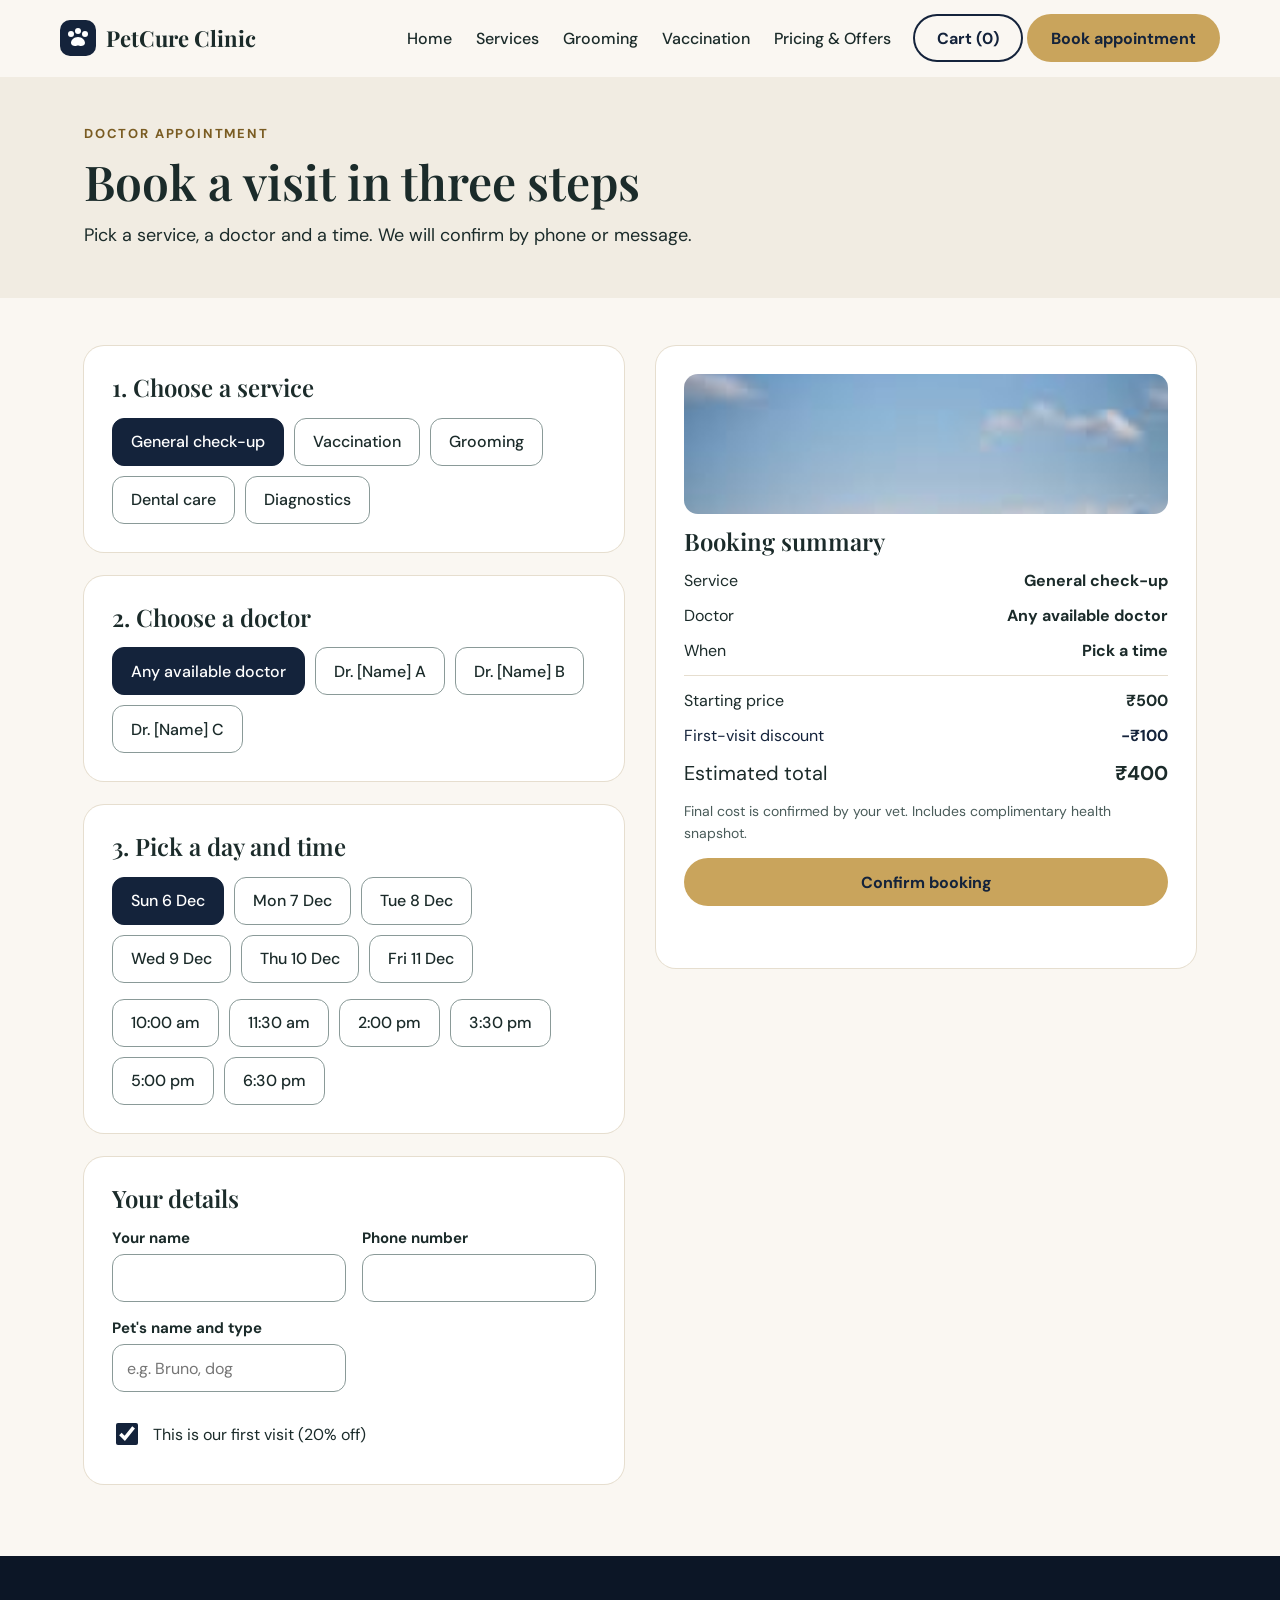
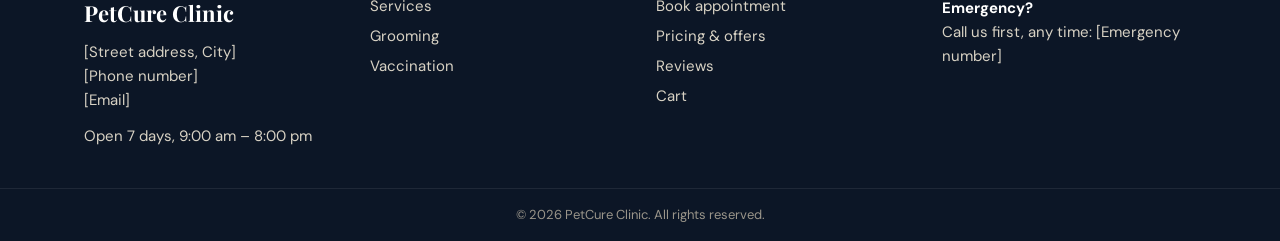
==== appointment.html @ ec9bbc40 "Build PetCure Clinic website from design spec Seven responsive pages (home, services, grooming, vacc" ====
<!DOCTYPE html>
<html lang="en">
<head>
<meta charset="utf-8">
<meta name="viewport" content="width=device-width, initial-scale=1">
<title>Book an Appointment | PetCure Clinic</title>
<meta name="description" content="Book a vet visit in three steps: choose a service, a doctor and a time.">
<meta name="theme-color" content="#14233B">
<link rel="icon" href="assets/favicon.svg" type="image/svg+xml">
<link rel="preconnect" href="https://fonts.googleapis.com">
<link rel="preconnect" href="https://fonts.gstatic.com" crossorigin>
<link href="https://fonts.googleapis.com/css2?family=DM+Sans:wght@400;500;700&amp;family=Playfair+Display:wght@600;700&amp;display=swap" rel="stylesheet">
<link rel="stylesheet" href="css/styles.css">
</head>
<body>
<a class="skip" href="#main">Skip to content</a>
<header class="site-header">
  <nav class="wrap nav" aria-label="Main">
    <a class="brand" href="index.html"><svg width="36" height="36" viewBox="0 0 36 36" aria-hidden="true"><rect width="36" height="36" rx="10" fill="#14233B"/><circle cx="11" cy="14" r="3" fill="#fff"/><circle cx="18" cy="11" r="3" fill="#fff"/><circle cx="25" cy="14" r="3" fill="#fff"/><path d="M18 17c-4 0-7 3-7 6 0 2 2 3 4 3 1.3 0 2-.6 3-.6s1.7.6 3 .6c2 0 4-1 4-3 0-3-3-6-7-6z" fill="#fff"/></svg><span>PetCure Clinic</span></a>
    <button class="menu-toggle" type="button" aria-expanded="false" aria-controls="nav-links" aria-label="Menu"><svg width="22" height="22" viewBox="0 0 22 22" aria-hidden="true"><path d="M3 6h16M3 11h16M3 16h16" stroke="#14233B" stroke-width="2" stroke-linecap="round"/></svg></button>
    <div class="nav-links" id="nav-links">
      <a class="l" href="index.html">Home</a>
      <a class="l" href="services.html">Services</a>
      <a class="l" href="grooming.html">Grooming</a>
      <a class="l" href="vaccination.html">Vaccination</a>
      <a class="l" href="pricing.html">Pricing &amp; Offers</a>
      <a class="btn2" href="cart.html">Cart (<span data-cart-count>0</span>)</a>
      <a class="btn" href="appointment.html">Book appointment</a>
    </div>
  </nav>
</header>
<main id="main">
<section class="bg-sand"><div class="wrap stack" style="padding-top:48px;padding-bottom:48px;gap:12px">
  <span class="eyebrow">Doctor appointment</span>
  <h1 class="h1-sm" style="font-size:48px">Book a visit in three steps</h1>
  <p style="font-size:18px">Pick a service, a doctor and a time. We will confirm by phone or message.</p>
</div></section>

<section class="sec" style="padding-top:48px"><div class="wrap split" style="gap:32px;align-items:start;grid-template-columns:repeat(auto-fit,minmax(320px,1fr))">
  <div class="stack-lg" id="booking-form">
    <div class="card"><h2 style="font-size:24px;margin-bottom:16px">1. Choose a service</h2><div class="pills" id="pick-service" role="group" aria-label="Service"></div></div>
    <div class="card"><h2 style="font-size:24px;margin-bottom:16px">2. Choose a doctor</h2><div class="pills" id="pick-doctor" role="group" aria-label="Doctor"></div></div>
    <div class="card"><h2 style="font-size:24px;margin-bottom:16px">3. Pick a day and time</h2>
      <div class="pills" id="pick-day" role="group" aria-label="Day" style="margin-bottom:16px"></div>
      <div class="pills" id="pick-time" role="group" aria-label="Time"></div>
    </div>
    <div class="card"><h2 style="font-size:24px;margin-bottom:16px">Your details</h2>
      <div class="fields">
        <div class="field"><label for="owner">Your name</label><input id="owner" autocomplete="name"></div>
        <div class="field"><label for="phone">Phone number</label><input id="phone" type="tel" autocomplete="tel"></div>
        <div class="field"><label for="pet">Pet's name and type</label><input id="pet" placeholder="e.g. Bruno, dog"></div>
      </div>
      <label class="checkbox"><input type="checkbox" id="first" checked><span>This is our first visit (20% off)</span></label>
    </div>
  </div>

  <aside class="card summary" id="booking-summary" aria-live="polite">
    <img src="assets/images/golden-retriever-mountains.jpg" alt="" style="width:100%;height:140px;object-fit:cover;border-radius:14px;object-position:center 30%">
    <h2 style="font-size:24px">Booking summary</h2>
    <div class="between"><span>Service</span><b id="s-service"></b></div>
    <div class="between"><span>Doctor</span><b id="s-doctor"></b></div>
    <div class="between"><span>When</span><b id="s-when"></b></div>
    <hr>
    <div class="between"><span>Starting price</span><b id="s-base"></b></div>
    <div class="between" style="color:var(--navy)"><span>First-visit discount</span><b id="s-disc"></b></div>
    <div class="between" style="font-size:20px"><span>Estimated total</span><b id="s-total"></b></div>
    <p style="font-size:14px;color:var(--muted)">Final cost is confirmed by your vet. Includes complimentary health snapshot.</p>
    <button class="btn" type="button" id="confirm">Confirm booking</button>
    <p class="error" id="error" role="alert"></p>
  </aside>

  <div class="card done-card" id="booking-done" hidden style="text-align:center;align-items:center;padding:48px">
    <svg width="64" height="64" viewBox="0 0 64 64" aria-hidden="true"><circle cx="32" cy="32" r="32" fill="#14233B"/><path d="M19 33l9 9 17-19" fill="none" stroke="#fff" stroke-width="5" stroke-linecap="round" stroke-linejoin="round"/></svg>
    <h2 style="font-size:32px">You are booked in</h2>
    <p id="d-what"></p>
    <p id="d-msg"></p>
    <button class="btn2" type="button" id="reset">Make another booking</button>
  </div>
</div></section>
</main>
<footer class="site-footer">
  <div class="wrap">
    <div><p class="name">PetCure Clinic</p><p style="margin-top:8px;font-size:15px">[Street address, City]<br>[Phone number]<br>[Email]</p><p style="margin-top:12px;font-size:15px">Open 7 days, 9:00 am – 8:00 pm</p></div>
    <div class="col"><a href="services.html">Services</a><a href="grooming.html">Grooming</a><a href="vaccination.html">Vaccination</a></div>
    <div class="col"><a href="appointment.html">Book appointment</a><a href="pricing.html">Pricing &amp; offers</a><a href="pricing.html#reviews">Reviews</a><a href="cart.html">Cart</a></div>
    <div style="font-size:15px"><p><strong>Emergency?</strong></p><p>Call us first, any time: [Emergency number]</p></div>
  </div>
  <p class="copyright">&copy; <span id="year">2026</span> PetCure Clinic. All rights reserved.</p>
</footer>
<script src="js/main.js"></script>
<script src="js/appointment.js"></script>
</body>
</html>
---- css/styles.css ----
/* PetCure Clinic — shared styles */
:root {
  --navy: #14233B;
  --navy-deep: #0C1626;
  --ink: #1B2B2A;
  --muted: #4A5C5A;
  --gold: #C9A45C;
  --gold-hover: #B58F45;
  --gold-text: #7A5C22;
  --star: #8A6A2F;
  --gold-light: #E3C98B;
  --cream: #FAF7F2;
  --sand: #F1ECE2;
  --wheat: #F4EAD3;
  --line: #E6DECF;
  --field: #8A9A98;
  --error: #B3261E;
  --serif: 'Playfair Display', Georgia, serif;
  --sans: 'DM Sans', system-ui, -apple-system, 'Segoe UI', sans-serif;
}

* { box-sizing: border-box; }
html { scroll-behavior: smooth; }
body { margin: 0; font-family: var(--sans); color: var(--ink); background: var(--cream); font-size: 16px; -webkit-font-smoothing: antialiased; }
h1, h2, h3 { font-family: var(--serif); margin: 0; font-weight: 600; line-height: 1.15; }
p { margin: 0; line-height: 1.6; }
a { color: var(--navy); }
img { max-width: 100%; display: block; }
ul { margin: 0; padding-left: 20px; display: flex; flex-direction: column; gap: 6px; line-height: 1.5; }
button { font-family: inherit; }
:focus-visible { outline: 3px solid var(--gold); outline-offset: 2px; }

.wrap { max-width: 1160px; margin: 0 auto; padding: 0 24px; }
.sec { padding: 72px 0; }
.bg-sand { background: var(--sand); }
.bg-wheat { background: var(--wheat); }
.bg-white { background: #fff; }
.bg-navy { background: var(--navy); }

/* Typography helpers */
.eyebrow { font-weight: 700; font-size: 13px; letter-spacing: .14em; text-transform: uppercase; color: var(--gold-text); }
.h1 { font-size: 56px; }
.h1-sm { font-size: 52px; }
.h2 { font-size: 40px; margin: 8px 0 32px; }
.h2-flush { font-size: 40px; }
.lead { font-size: 19px; max-width: 640px; }
.note { font-size: 13px; margin-top: 20px; color: var(--muted); }
.big-num { font-family: var(--serif); font-weight: 700; color: var(--gold-text); }
.stars { color: var(--star); letter-spacing: 2px; font-size: 18px; }

/* Layout helpers */
.grid { display: grid; grid-template-columns: repeat(auto-fit, minmax(300px, 1fr)); gap: 24px; }
.split { display: grid; grid-template-columns: repeat(auto-fit, minmax(320px, 1fr)); gap: 48px; align-items: center; }
.stack { display: flex; flex-direction: column; gap: 16px; }
.stack-lg { display: flex; flex-direction: column; gap: 24px; }
.row { display: flex; flex-wrap: wrap; gap: 12px; align-items: center; }
.between { display: flex; justify-content: space-between; gap: 12px; }

/* Buttons */
.btn, .btn2 { display: inline-flex; align-items: center; justify-content: center; min-height: 48px; padding: 0 24px; border-radius: 999px; text-decoration: none; font-weight: 700; font-size: 16px; font-family: inherit; cursor: pointer; border: 0; transition: background .15s, transform .15s; }
.btn { background: var(--gold); color: var(--navy); }
.btn:hover { background: var(--gold-hover); }
.btn2 { background: transparent; color: var(--navy); box-shadow: inset 0 0 0 2px var(--navy); }
.btn2:hover { background: var(--sand); }
.btn:active, .btn2:active { transform: translateY(1px); }

/* Header / nav */
.site-header { position: sticky; top: 0; z-index: 40; background: rgba(250, 247, 242, .94); backdrop-filter: blur(8px); border-bottom: 1px solid transparent; }
.site-header.scrolled { border-bottom-color: var(--line); }
.nav { display: flex; align-items: center; justify-content: space-between; gap: 12px; padding: 14px 0; }
.brand { display: flex; align-items: center; gap: 10px; text-decoration: none; color: var(--ink); }
.brand span { font-family: var(--serif); font-weight: 700; font-size: 22px; }
.nav-links { display: flex; flex-wrap: wrap; align-items: center; gap: 4px; }
.nav-links a.l { color: var(--ink); text-decoration: none; font-weight: 500; padding: 0 10px; min-height: 44px; display: inline-flex; align-items: center; }
.nav-links a.l:hover { color: var(--navy); }
.nav-links a.on { color: var(--navy); box-shadow: inset 0 -2px 0 var(--navy); }
.nav-links .btn2 { margin-left: 8px; }
.menu-toggle { display: none; min-height: 44px; min-width: 44px; border-radius: 12px; border: 1.5px solid var(--navy); background: #fff; cursor: pointer; align-items: center; justify-content: center; }

@media (max-width: 1060px) {
  .menu-toggle { display: inline-flex; }
  .nav { flex-wrap: wrap; }
  .nav-links { display: none; width: 100%; flex-direction: column; align-items: stretch; gap: 4px; padding: 8px 0 16px; }
  .nav-links.open { display: flex; }
  .nav-links a.on { box-shadow: inset 3px 0 0 var(--navy); }
  .nav-links .btn2, .nav-links .btn { margin: 6px 0 0; }
}

/* Cards & chips */
.card { background: #fff; border-radius: 20px; padding: 28px; box-shadow: 0 0 0 1px var(--line); }
.card-cream { background: var(--cream); }
a.card { text-decoration: none; color: var(--ink); display: flex; flex-direction: column; gap: 12px; transition: box-shadow .15s, transform .15s; }
a.card:hover { box-shadow: 0 0 0 1px var(--line), 0 12px 28px rgba(20, 35, 59, .08); transform: translateY(-2px); }
.card-link { font-weight: 700; color: var(--navy); }
.chip { display: inline-flex; align-items: center; gap: 8px; background: #fff; border-radius: 999px; padding: 10px 16px; font-weight: 500; font-size: 15px; box-shadow: 0 0 0 1px var(--line); }

/* Hero */
.hero { padding-top: 64px; padding-bottom: 64px; }
.hero-photo { position: relative; border-radius: 32px; overflow: hidden; background: var(--navy); min-height: 380px; }
.hero-photo img { width: 100%; height: 100%; min-height: 380px; object-fit: cover; }
.hero-badge { position: absolute; left: 24px; bottom: 24px; background: #fff; border-radius: 16px; padding: 14px 18px; box-shadow: 0 8px 24px rgba(12, 22, 38, .2); }
.hero-badge p:first-child { font-weight: 700; }
.hero-badge p:last-child { font-size: 14px; }
.page-hero { padding-top: 56px; padding-bottom: 56px; }
.page-hero-img { width: 100%; max-width: 480px; justify-self: center; border-radius: 28px; object-fit: cover; aspect-ratio: 4 / 3; box-shadow: 0 16px 40px rgba(20, 35, 59, .15); }
.page-hero-img.tall { aspect-ratio: 4 / 5; max-width: 400px; }

/* Photo gallery */
.gallery { display: grid; grid-template-columns: repeat(auto-fit, minmax(200px, 1fr)); gap: 16px; }
.gallery figure { margin: 0; position: relative; border-radius: 20px; overflow: hidden; aspect-ratio: 1 / 1; background: var(--sand); }
.gallery img { width: 100%; height: 100%; object-fit: cover; transition: transform .4s; }
.gallery figure:hover img { transform: scale(1.04); }
.gallery figcaption { position: absolute; left: 12px; bottom: 12px; background: rgba(255, 255, 255, .92); border-radius: 999px; padding: 6px 12px; font-size: 14px; font-weight: 500; }

/* Offer rows */
.offer-row { display: flex; gap: 20px; align-items: center; padding: 20px 24px; }
.offer-row .big-num { font-size: 32px; min-width: 92px; }
.offer-row p:last-child { font-size: 15px; }

/* Steps */
.step { display: flex; gap: 16px; }
.step-n { flex: none; width: 48px; height: 48px; border-radius: 50%; background: var(--navy); color: #fff; display: flex; align-items: center; justify-content: center; font-weight: 700; font-size: 20px; }
.step h3 { font-size: 22px; margin-bottom: 6px; }

/* Reviews */
.review { display: flex; flex-direction: column; gap: 12px; }
.reviewer { display: flex; align-items: center; gap: 12px; }
.reviewer img { width: 44px; height: 44px; border-radius: 50%; object-fit: cover; }
.reviewer p { font-weight: 700; font-size: 15px; }
.rating-big { font-family: var(--serif); font-size: 56px; font-weight: 700; color: var(--navy); line-height: 1; }

/* Tables (striped rows) */
.table { border-radius: 16px; overflow: hidden; box-shadow: 0 0 0 1px var(--line); background: #fff; }
.table > div { display: flex; justify-content: space-between; gap: 12px; padding: 16px 20px; }
.table > div:nth-child(even), .card-table > .tr:nth-child(odd) { background: var(--cream); }
.card-table { padding: 0; overflow: hidden; }
.card-table h3 { padding: 24px 24px 14px; }
.card-table .tr { display: flex; justify-content: space-between; gap: 16px; padding: 14px 24px; }
.card-table .tr b { white-space: nowrap; }
.card-table .foot-link { padding: 16px 24px; }

/* Check list */
.check { display: flex; gap: 12px; align-items: flex-start; }
.check svg { flex: none; margin-top: 2px; }

/* CTA band & footer */
.cta { padding-top: 56px; padding-bottom: 56px; display: flex; flex-wrap: wrap; gap: 24px; align-items: center; justify-content: space-between; }
.cta h2 { font-size: 36px; max-width: 620px; }
.bg-navy .cta h2 { color: #fff; }
.site-footer { background: var(--navy-deep); color: #D8D2C4; }
.site-footer .wrap { padding-top: 40px; padding-bottom: 40px; display: grid; grid-template-columns: repeat(auto-fit, minmax(220px, 1fr)); gap: 32px; }
.site-footer a { color: #D8D2C4; text-decoration: none; }
.site-footer a:hover { color: #fff; }
.site-footer .col { display: flex; flex-direction: column; gap: 10px; font-size: 15px; }
.site-footer .name { font-family: var(--serif); font-size: 22px; color: #fff; font-weight: 700; }
.site-footer strong { color: #fff; }
.copyright { border-top: 1px solid rgba(255, 255, 255, .08); text-align: center; font-size: 13px; padding: 16px 24px; color: #9A958A; }

/* Toast */
.toast { position: fixed; right: 24px; bottom: 24px; z-index: 50; background: var(--navy); color: #fff; border-radius: 14px; padding: 14px 20px; display: flex; gap: 16px; align-items: center; box-shadow: 0 12px 32px rgba(20, 35, 59, .3); transform: translateY(20px); opacity: 0; pointer-events: none; transition: opacity .2s, transform .2s; }
.toast.show { opacity: 1; transform: none; pointer-events: auto; }
.toast a { color: var(--gold-light); font-weight: 700; }

/* Forms & selectable pills */
.field { display: flex; flex-direction: column; gap: 6px; }
.field label { font-weight: 700; font-size: 15px; }
.field input { min-height: 48px; border-radius: 12px; border: 1.5px solid var(--field); padding: 0 14px; font-size: 16px; font-family: inherit; background: #fff; }
.field input:focus { border-color: var(--navy); outline: none; box-shadow: 0 0 0 3px rgba(201, 164, 92, .35); }
.fields { display: grid; grid-template-columns: repeat(auto-fit, minmax(220px, 1fr)); gap: 16px; }
.pills { display: flex; flex-wrap: wrap; gap: 10px; }
.pill { min-height: 48px; padding: 0 18px; border-radius: 12px; font-size: 16px; font-weight: 500; cursor: pointer; border: 1.5px solid var(--field); background: #fff; color: var(--ink); }
.pill:hover { border-color: var(--navy); }
.pill.on { border-color: var(--navy); background: var(--navy); color: #fff; }
.pill.sm { min-height: 44px; padding: 0 14px; font-size: 15px; }
.pill.add { border-color: var(--navy); color: var(--navy); font-size: 15px; }
.checkbox { display: flex; gap: 12px; align-items: center; margin-top: 20px; min-height: 44px; cursor: pointer; }
.checkbox input { width: 22px; height: 22px; accent-color: var(--navy); }
.summary { display: flex; flex-direction: column; gap: 14px; position: sticky; top: 96px; }
.summary hr { border: 0; border-top: 1px solid var(--line); width: 100%; margin: 0; }
.error { font-size: 14px; color: var(--error); min-height: 20px; }
.icon-btn { min-height: 44px; min-width: 44px; border-radius: 12px; border: 1.5px solid var(--field); background: #fff; font-size: 18px; cursor: pointer; }
.cart-item { border-radius: 16px; padding: 18px 20px; background: var(--cream); display: flex; flex-direction: column; gap: 12px; }
.done-card { grid-column: 1 / -1; max-width: 680px; width: 100%; margin: 0 auto; display: flex; flex-direction: column; gap: 16px; padding: 40px; }
[hidden] { display: none !important; }

/* Rating bars */
.bar-row { display: flex; align-items: center; gap: 12px; }
.bar-row span:first-child { min-width: 56px; font-weight: 500; }
.bar { flex: 1; height: 12px; border-radius: 6px; background: var(--line); overflow: hidden; }
.bar i { display: block; height: 100%; background: var(--navy); }
.bar-row span:last-child { min-width: 44px; text-align: right; }

/* Doctor avatar */
.avatar { width: 72px; height: 72px; border-radius: 50%; background: var(--navy); color: #fff; display: flex; align-items: center; justify-content: center; font-family: var(--serif); font-size: 28px; font-weight: 700; }

@media (max-width: 720px) {
  .sec { padding: 56px 0; }
  .wrap { padding: 0 16px; }
  .h1, .h1-sm { font-size: 38px; }
  .h2, .h2-flush { font-size: 30px; }
  .cta h2 { font-size: 28px; }
  .lead { font-size: 17px; }
  .grid { grid-template-columns: 1fr; }
  .split { grid-template-columns: 1fr; gap: 32px; }
  .hero { padding-top: 40px; padding-bottom: 48px; }
  .hero-photo, .hero-photo img { min-height: 280px; }
  .gallery { grid-template-columns: 1fr 1fr; }
  .summary { position: static; }
  .toast { left: 16px; right: 16px; bottom: 16px; }
  .done-card { padding: 28px; }
}

/* Skip link */
.skip { position: absolute; left: -9999px; top: 8px; z-index: 100; background: var(--navy); color: #fff; padding: 10px 16px; border-radius: 10px; }
.skip:focus { left: 8px; }
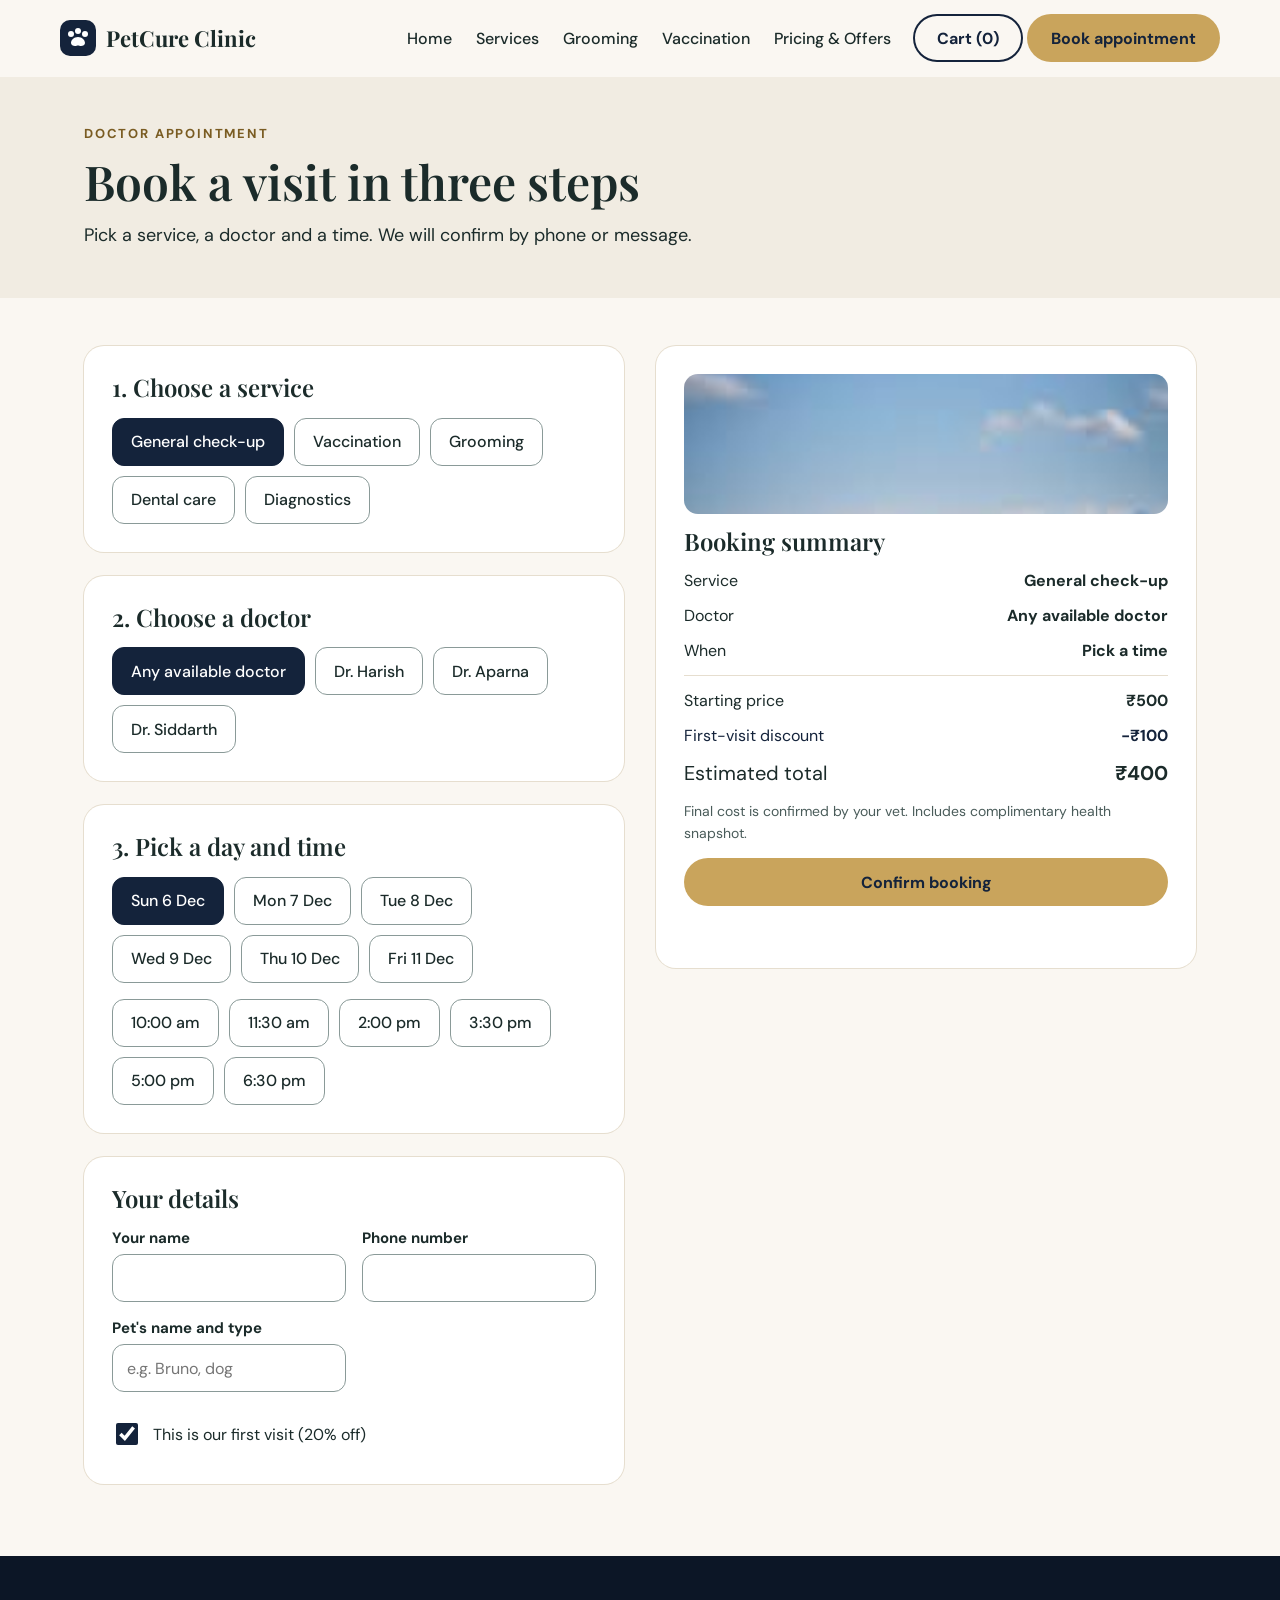
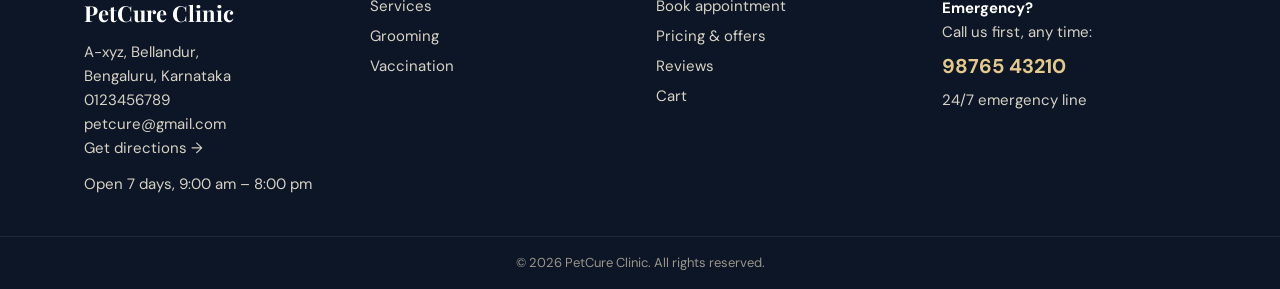
==== commit d5edfd8a: "Add clinic contact details, doctors and visit section Real address, phone, email and 24/7 emergency " ====
--- a/appointment.html
+++ b/appointment.html
@@ -80,10 +80,10 @@
 </main>
 <footer class="site-footer">
   <div class="wrap">
-    <div><p class="name">PetCure Clinic</p><p style="margin-top:8px;font-size:15px">[Street address, City]<br>[Phone number]<br>[Email]</p><p style="margin-top:12px;font-size:15px">Open 7 days, 9:00 am – 8:00 pm</p></div>
+    <div><p class="name">PetCure Clinic</p><p style="margin-top:8px;font-size:15px">A-xyz, Bellandur,<br>Bengaluru, Karnataka<br><a href="tel:+910123456789">0123456789</a><br><a href="mailto:petcure@gmail.com">petcure@gmail.com</a><br><a href="https://www.google.com/maps/search/?api=1&amp;query=Bellandur%2C+Bengaluru%2C+Karnataka" target="_blank" rel="noopener">Get directions →</a></p><p style="margin-top:12px;font-size:15px">Open 7 days, 9:00 am – 8:00 pm</p></div>
     <div class="col"><a href="services.html">Services</a><a href="grooming.html">Grooming</a><a href="vaccination.html">Vaccination</a></div>
     <div class="col"><a href="appointment.html">Book appointment</a><a href="pricing.html">Pricing &amp; offers</a><a href="pricing.html#reviews">Reviews</a><a href="cart.html">Cart</a></div>
-    <div style="font-size:15px"><p><strong>Emergency?</strong></p><p>Call us first, any time: [Emergency number]</p></div>
+    <div style="font-size:15px"><p><strong>Emergency?</strong></p><p>Call us first, any time:</p><p style="margin-top:6px"><a href="tel:+919876543210" style="color:#E3C98B;font-weight:700;font-size:20px">98765 43210</a></p><p style="margin-top:6px">24/7 emergency line</p></div>
   </div>
   <p class="copyright">&copy; <span id="year">2026</span> PetCure Clinic. All rights reserved.</p>
 </footer>
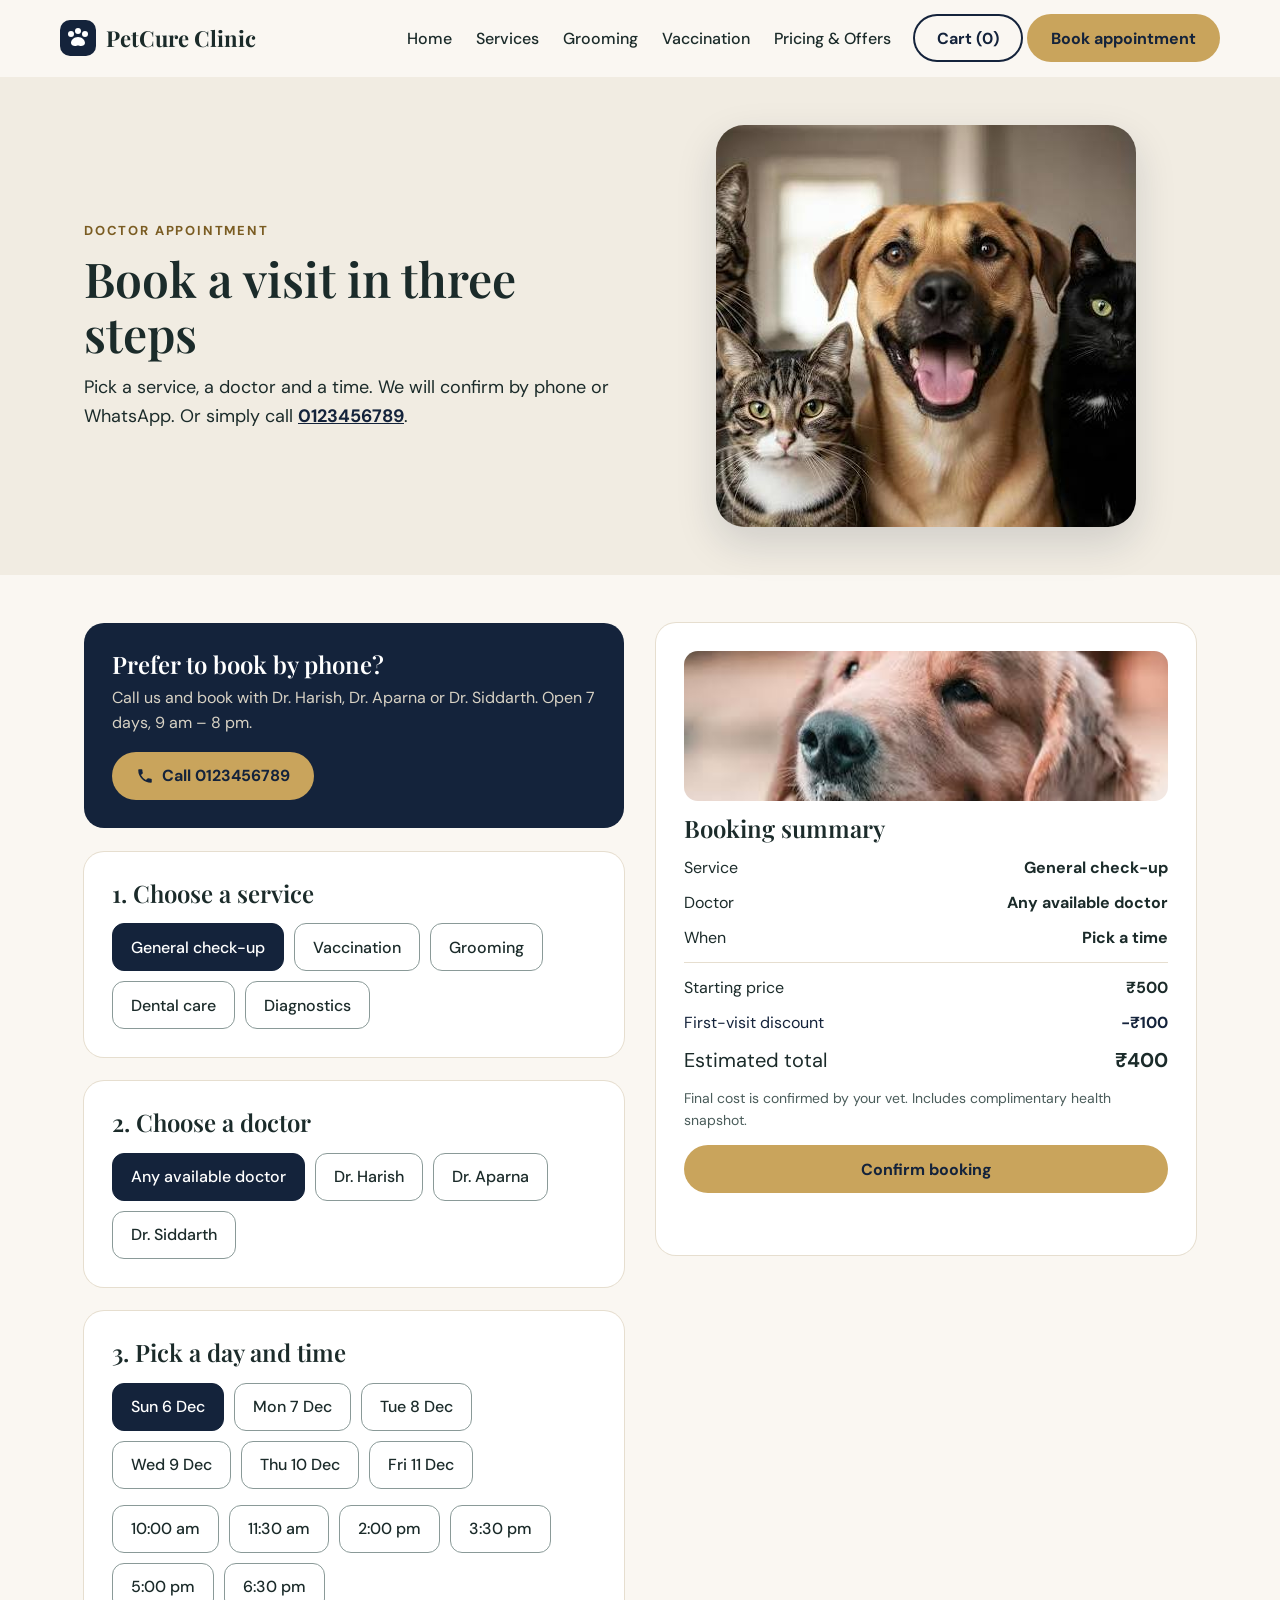
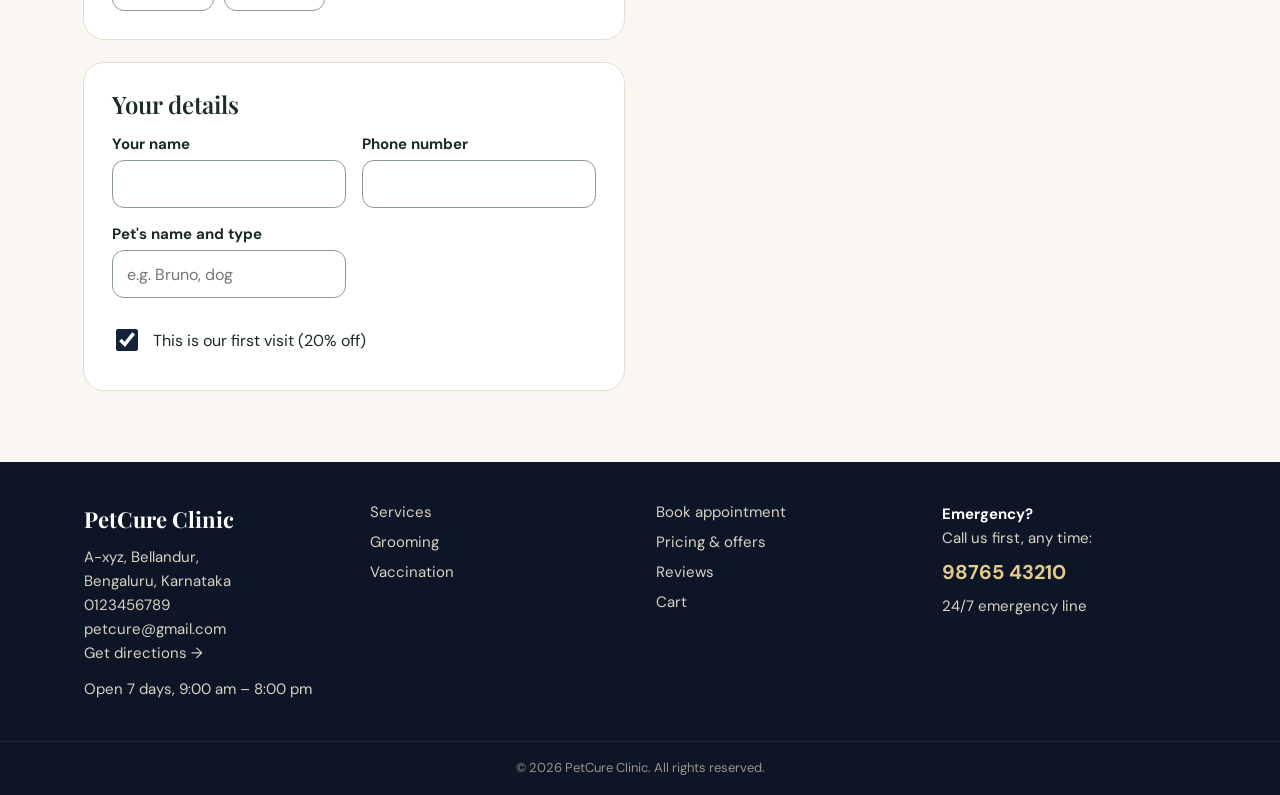
==== commit e7835c74: "Add new photos, mobile action bar and booking delivery - Use the new pet photos across Home, Service" ====
--- a/appointment.html
+++ b/appointment.html
@@ -30,14 +30,21 @@
   </nav>
 </header>
 <main id="main">
-<section class="bg-sand"><div class="wrap stack" style="padding-top:48px;padding-bottom:48px;gap:12px">
+<section class="bg-sand"><div class="wrap split page-hero" style="gap:32px;padding-top:48px;padding-bottom:48px">
+  <div class="stack" style="gap:12px">
   <span class="eyebrow">Doctor appointment</span>
   <h1 class="h1-sm" style="font-size:48px">Book a visit in three steps</h1>
-  <p style="font-size:18px">Pick a service, a doctor and a time. We will confirm by phone or message.</p>
+  <p style="font-size:18px">Pick a service, a doctor and a time. We will confirm by phone or WhatsApp. Or simply call <a href="tel:+910123456789"><b>0123456789</b></a>.</p>
+  </div>
+  <img class="page-hero-img hide-mobile" src="assets/images/cats-and-dog-friends.jpg" alt="Three cats and a dog sitting together" width="738" height="402" style="max-width:420px">
 </div></section>
 
 <section class="sec" style="padding-top:48px"><div class="wrap split" style="gap:32px;align-items:start;grid-template-columns:repeat(auto-fit,minmax(320px,1fr))">
   <div class="stack-lg" id="booking-form">
+    <div class="card call-card">
+      <div class="stack" style="gap:6px"><h2 style="font-size:24px">Prefer to book by phone?</h2><p>Call us and book with Dr. Harish, Dr. Aparna or Dr. Siddarth. Open 7 days, 9 am – 8 pm.</p></div>
+      <a class="btn" href="tel:+910123456789"><svg width="18" height="18" viewBox="0 0 24 24" aria-hidden="true"><path fill="currentColor" d="M6.6 10.8a15.1 15.1 0 0 0 6.6 6.6l2.2-2.2c.3-.3.7-.4 1-.2 1.1.4 2.3.6 3.6.6.6 0 1 .4 1 1V20c0 .6-.4 1-1 1A17 17 0 0 1 3 4c0-.6.4-1 1-1h3.5c.6 0 1 .4 1 1 0 1.3.2 2.5.6 3.6.1.3 0 .7-.2 1z"/></svg>Call 0123456789</a>
+    </div>
     <div class="card"><h2 style="font-size:24px;margin-bottom:16px">1. Choose a service</h2><div class="pills" id="pick-service" role="group" aria-label="Service"></div></div>
     <div class="card"><h2 style="font-size:24px;margin-bottom:16px">2. Choose a doctor</h2><div class="pills" id="pick-doctor" role="group" aria-label="Doctor"></div></div>
     <div class="card"><h2 style="font-size:24px;margin-bottom:16px">3. Pick a day and time</h2>
@@ -55,7 +62,7 @@
   </div>
 
   <aside class="card summary" id="booking-summary" aria-live="polite">
-    <img src="assets/images/golden-retriever-mountains.jpg" alt="" style="width:100%;height:140px;object-fit:cover;border-radius:14px;object-position:center 30%">
+    <img src="assets/images/golden-retriever-portrait.jpg" alt="" style="width:100%;height:150px;object-fit:cover;border-radius:14px;object-position:center 25%">
     <h2 style="font-size:24px">Booking summary</h2>
     <div class="between"><span>Service</span><b id="s-service"></b></div>
     <div class="between"><span>Doctor</span><b id="s-doctor"></b></div>
@@ -71,10 +78,15 @@
 
   <div class="card done-card" id="booking-done" hidden style="text-align:center;align-items:center;padding:48px">
     <svg width="64" height="64" viewBox="0 0 64 64" aria-hidden="true"><circle cx="32" cy="32" r="32" fill="#14233B"/><path d="M19 33l9 9 17-19" fill="none" stroke="#fff" stroke-width="5" stroke-linecap="round" stroke-linejoin="round"/></svg>
-    <h2 style="font-size:32px">You are booked in</h2>
+    <h2 style="font-size:32px">Booking request received</h2>
     <p id="d-what"></p>
     <p id="d-msg"></p>
-    <button class="btn2" type="button" id="reset">Make another booking</button>
+    <div class="done-actions">
+      <a class="btn btn-wa" id="wa-link" href="#" target="_blank" rel="noopener"><svg width="18" height="18" viewBox="0 0 24 24" aria-hidden="true"><path fill="currentColor" d="M12 2a10 10 0 0 0-8.6 15.1L2 22l5-1.3A10 10 0 1 0 12 2zm5.8 14.1c-.2.7-1.4 1.3-2 1.4-.5.1-1.2.1-1.9-.1a17 17 0 0 1-1.7-.6 13.4 13.4 0 0 1-5.2-4.6c-.4-.5-1.3-1.7-1.3-3.3s.8-2.3 1.1-2.6c.3-.3.6-.4.8-.4h.6c.2 0 .4 0 .6.5l.9 2.1c.1.2.1.4 0 .6l-.3.5-.4.5c-.2.2-.3.3-.1.6.2.3.8 1.3 1.7 2.1 1.2 1 2.1 1.4 2.4 1.5.3.2.5.1.7-.1l.9-1.1c.2-.3.4-.2.7-.1l2 1c.3.1.5.2.6.3.1.2.1.8-.1 1.5z"/></svg>Send booking on WhatsApp</a>
+      <a class="btn2" href="tel:+910123456789"><svg width="18" height="18" viewBox="0 0 24 24" aria-hidden="true"><path fill="currentColor" d="M6.6 10.8a15.1 15.1 0 0 0 6.6 6.6l2.2-2.2c.3-.3.7-.4 1-.2 1.1.4 2.3.6 3.6.6.6 0 1 .4 1 1V20c0 .6-.4 1-1 1A17 17 0 0 1 3 4c0-.6.4-1 1-1h3.5c.6 0 1 .4 1 1 0 1.3.2 2.5.6 3.6.1.3 0 .7-.2 1z"/></svg>Call 0123456789</a>
+    </div>
+    <p class="status-note" id="email-status">Sending your booking to the clinic…</p>
+    <button class="btn2" type="button" id="reset" style="box-shadow:none;text-decoration:underline">Make another booking</button>
   </div>
 </div></section>
 </main>
@@ -87,6 +99,11 @@
   </div>
   <p class="copyright">&copy; <span id="year">2026</span> PetCure Clinic. All rights reserved.</p>
 </footer>
+<nav class="mobile-bar" aria-label="Quick actions">
+  <a class="btn2" href="tel:+910123456789"><svg width="18" height="18" viewBox="0 0 24 24" aria-hidden="true"><path fill="currentColor" d="M6.6 10.8a15.1 15.1 0 0 0 6.6 6.6l2.2-2.2c.3-.3.7-.4 1-.2 1.1.4 2.3.6 3.6.6.6 0 1 .4 1 1V20c0 .6-.4 1-1 1A17 17 0 0 1 3 4c0-.6.4-1 1-1h3.5c.6 0 1 .4 1 1 0 1.3.2 2.5.6 3.6.1.3 0 .7-.2 1z"/></svg>Call</a>
+  <a class="btn btn-wa" href="https://wa.me/919876543210?text=Hi%20PetCure%20Clinic%2C%20I%27d%20like%20to%20book%20an%20appointment." target="_blank" rel="noopener"><svg width="18" height="18" viewBox="0 0 24 24" aria-hidden="true"><path fill="currentColor" d="M12 2a10 10 0 0 0-8.6 15.1L2 22l5-1.3A10 10 0 1 0 12 2zm5.8 14.1c-.2.7-1.4 1.3-2 1.4-.5.1-1.2.1-1.9-.1a17 17 0 0 1-1.7-.6 13.4 13.4 0 0 1-5.2-4.6c-.4-.5-1.3-1.7-1.3-3.3s.8-2.3 1.1-2.6c.3-.3.6-.4.8-.4h.6c.2 0 .4 0 .6.5l.9 2.1c.1.2.1.4 0 .6l-.3.5-.4.5c-.2.2-.3.3-.1.6.2.3.8 1.3 1.7 2.1 1.2 1 2.1 1.4 2.4 1.5.3.2.5.1.7-.1l.9-1.1c.2-.3.4-.2.7-.1l2 1c.3.1.5.2.6.3.1.2.1.8-.1 1.5z"/></svg>WhatsApp</a>
+  <a class="btn" href="appointment.html">Book</a>
+</nav>
 <script src="js/main.js"></script>
 <script src="js/appointment.js"></script>
 </body>
--- a/css/styles.css
+++ b/css/styles.css
@@ -195,7 +195,7 @@
 
 @media (max-width: 720px) {
   .sec { padding: 56px 0; }
-  .wrap { padding: 0 16px; }
+  .wrap { padding-left: 16px; padding-right: 16px; }
   .h1, .h1-sm { font-size: 38px; }
   .h2, .h2-flush { font-size: 30px; }
   .cta h2 { font-size: 28px; }
@@ -213,3 +213,48 @@
 /* Skip link */
 .skip { position: absolute; left: -9999px; top: 8px; z-index: 100; background: var(--navy); color: #fff; padding: 10px 16px; border-radius: 10px; }
 .skip:focus { left: 8px; }
+
+/* Booking: call option & confirmation actions */
+.call-card { display: flex; flex-wrap: wrap; gap: 16px; align-items: center; justify-content: space-between; background: var(--navy); color: #fff; box-shadow: none; }
+.call-card h2 { color: #fff; }
+.call-card p { color: #D8D2C4; }
+.btn-wa { background: #25D366; color: #0B3D20; }
+.btn-wa:hover { background: #1EBE5A; }
+.btn-light { background: #fff; color: var(--navy); }
+.btn-light:hover { background: var(--sand); }
+.btn svg, .btn2 svg { margin-right: 8px; flex: none; }
+.done-actions { display: flex; flex-wrap: wrap; gap: 12px; justify-content: center; }
+.status-note { font-size: 14px; color: var(--muted); }
+
+/* Mobile quick-action bar */
+.mobile-bar { display: none; }
+@media (max-width: 720px) {
+  .mobile-bar { display: grid; grid-template-columns: 1fr 1fr 1fr; gap: 8px; position: fixed; left: 0; right: 0; bottom: 0; z-index: 45; padding: 10px 12px calc(10px + env(safe-area-inset-bottom)); background: rgba(250, 247, 242, .97); border-top: 1px solid var(--line); box-shadow: 0 -6px 20px rgba(20, 35, 59, .08); }
+  .mobile-bar a { min-height: 48px; padding: 0 8px; font-size: 15px; }
+  body { padding-bottom: 76px; }
+  .toast { bottom: 88px; }
+  .btn, .btn2 { white-space: normal; text-align: center; }
+  .page-hero-img { max-width: 100% !important; aspect-ratio: auto; }
+  .page-hero-img.tall { aspect-ratio: 4 / 3; }
+  .hero-badge { left: 16px; bottom: 16px; right: 16px; }
+  .rating-big { font-size: 44px; }
+  .card { padding: 22px; }
+  .card-table { padding: 0; }
+  .card-table .tr { padding: 12px 18px; font-size: 15px; }
+  .offer-row { padding: 16px 18px; gap: 14px; }
+  .offer-row .big-num { font-size: 26px; min-width: 70px; }
+  .step-n { width: 40px; height: 40px; font-size: 17px; }
+  .pill { padding: 0 14px; font-size: 15px; }
+  .call-card { flex-direction: column; align-items: flex-start; }
+  .call-card .btn { width: 100%; }
+  .done-actions .btn, .done-actions .btn2 { width: 100%; }
+  .site-footer .wrap { grid-template-columns: 1fr 1fr; gap: 24px; }
+  .site-footer .wrap > div:first-child, .site-footer .wrap > div:last-child { grid-column: 1 / -1; }
+}
+@media (max-width: 380px) {
+  .h1, .h1-sm { font-size: 34px; }
+  .gallery { gap: 10px; }
+  .gallery figcaption { font-size: 12px; left: 8px; bottom: 8px; padding: 4px 10px; }
+}
+@media (max-width: 720px) { .hide-mobile { display: none !important; } }
+#booking-done, #cart-done { scroll-margin-top: 90px; }
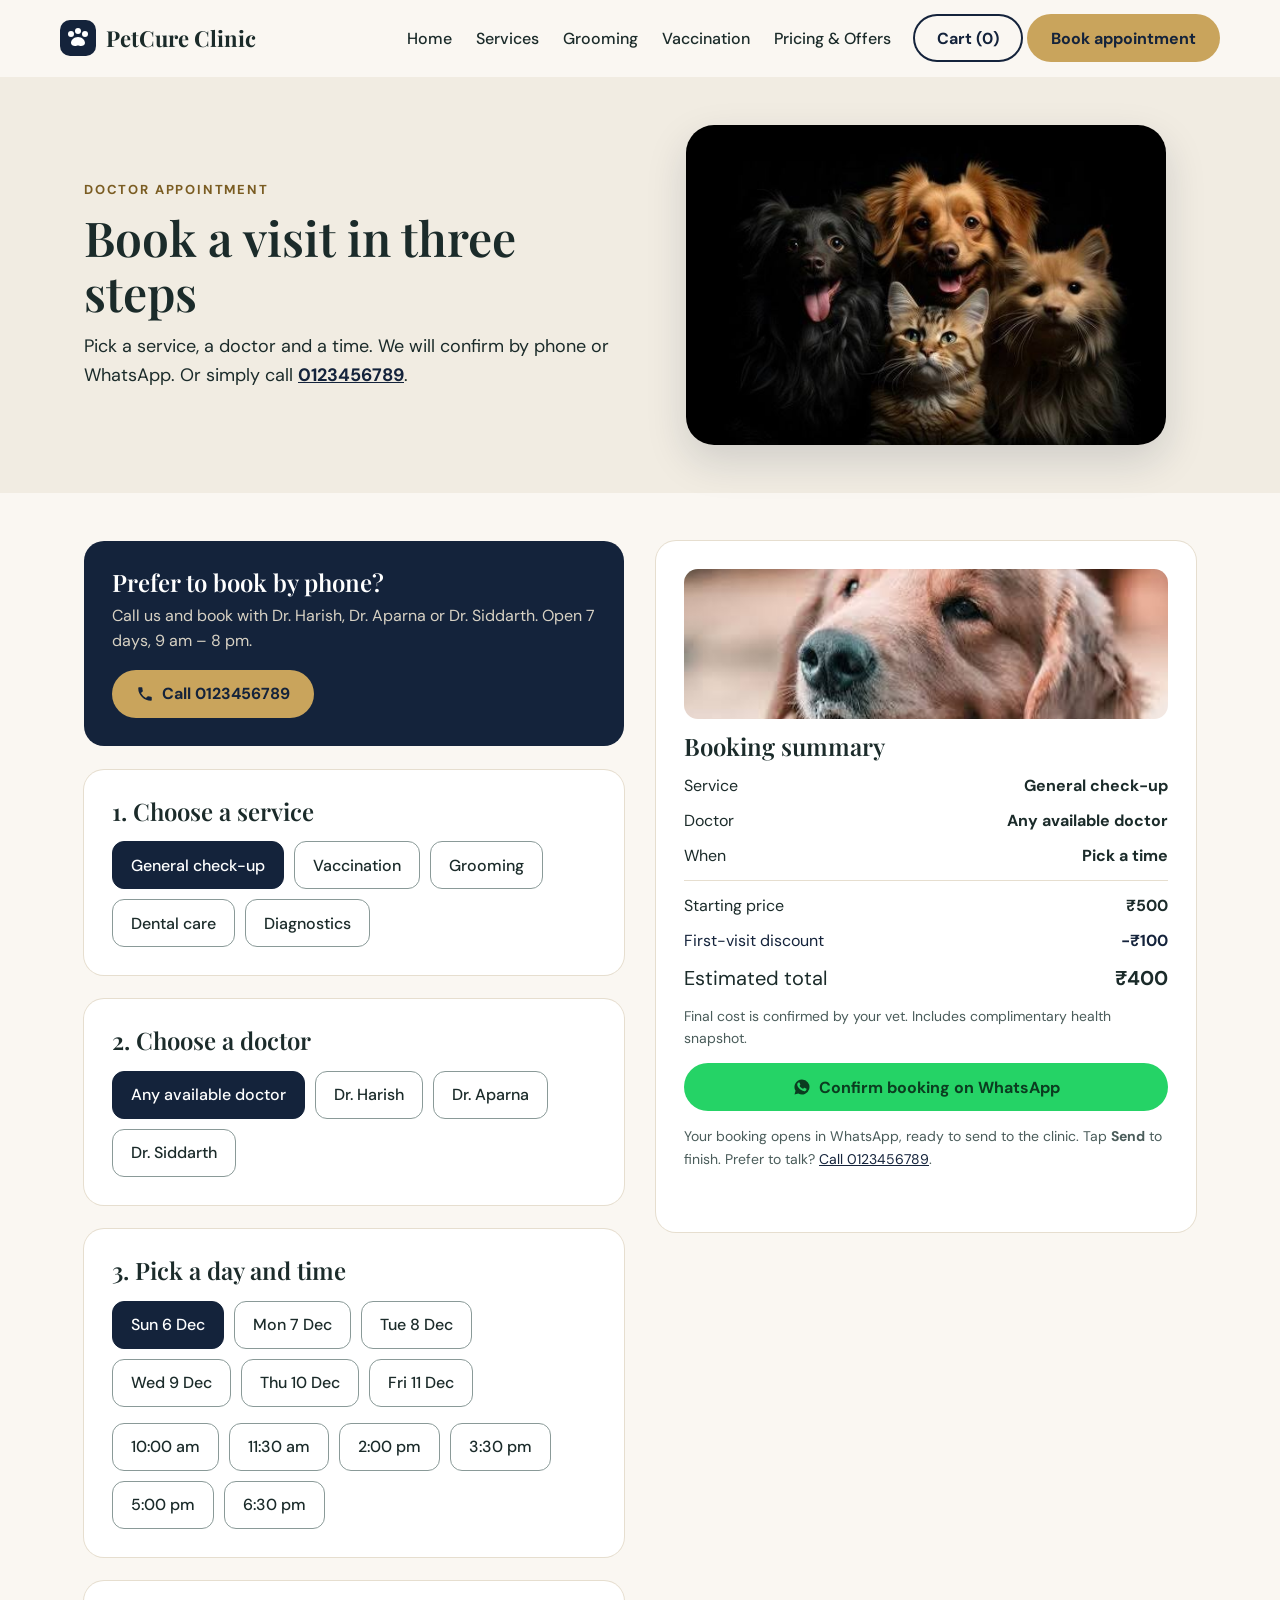
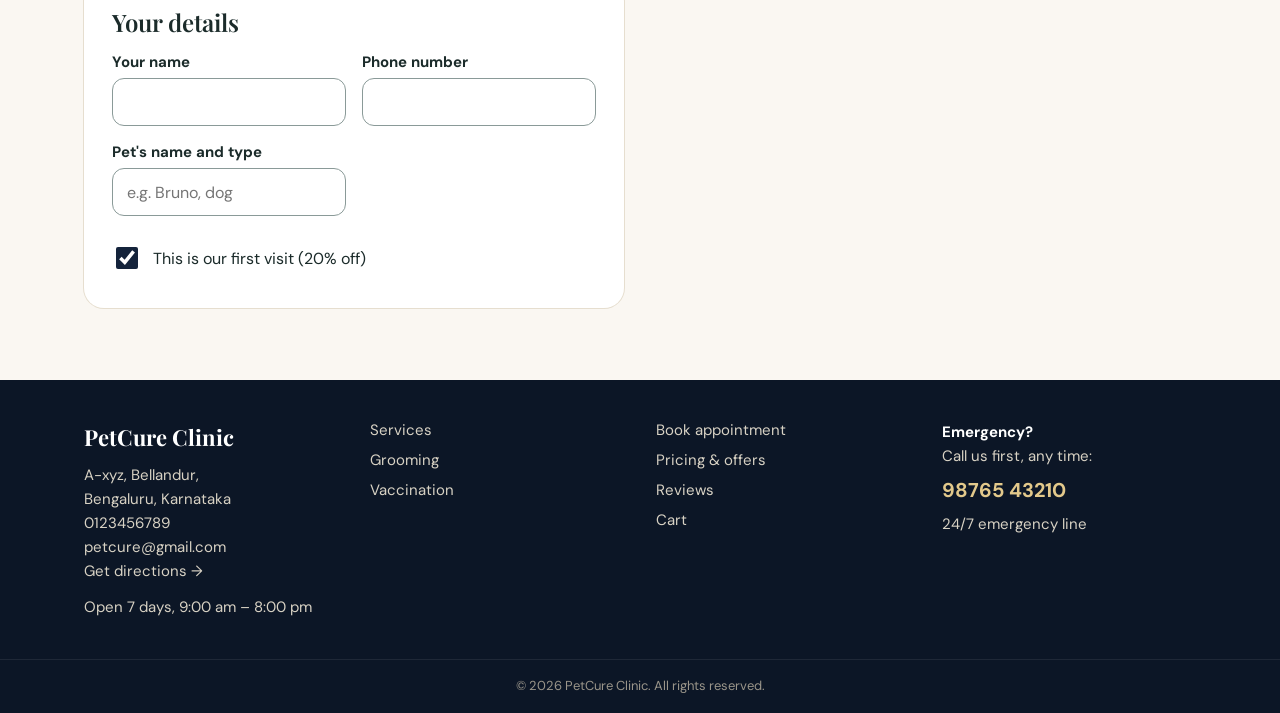
==== commit a810f1f1: "Add new photos to every page, header call buttons, WhatsApp booking - Every page now shows at least " ====
--- a/appointment.html
+++ b/appointment.html
@@ -17,7 +17,11 @@
 <header class="site-header">
   <nav class="wrap nav" aria-label="Main">
     <a class="brand" href="index.html"><svg width="36" height="36" viewBox="0 0 36 36" aria-hidden="true"><rect width="36" height="36" rx="10" fill="#14233B"/><circle cx="11" cy="14" r="3" fill="#fff"/><circle cx="18" cy="11" r="3" fill="#fff"/><circle cx="25" cy="14" r="3" fill="#fff"/><path d="M18 17c-4 0-7 3-7 6 0 2 2 3 4 3 1.3 0 2-.6 3-.6s1.7.6 3 .6c2 0 4-1 4-3 0-3-3-6-7-6z" fill="#fff"/></svg><span>PetCure Clinic</span></a>
-    <button class="menu-toggle" type="button" aria-expanded="false" aria-controls="nav-links" aria-label="Menu"><svg width="22" height="22" viewBox="0 0 22 22" aria-hidden="true"><path d="M3 6h16M3 11h16M3 16h16" stroke="#14233B" stroke-width="2" stroke-linecap="round"/></svg></button>
+    <div class="nav-actions">
+      <a class="quick-btn" href="tel:+910123456789" aria-label="Call 0123456789"><svg width="18" height="18" viewBox="0 0 24 24" aria-hidden="true"><path fill="currentColor" d="M6.6 10.8a15.1 15.1 0 0 0 6.6 6.6l2.2-2.2c.3-.3.7-.4 1-.2 1.1.4 2.3.6 3.6.6.6 0 1 .4 1 1V20c0 .6-.4 1-1 1A17 17 0 0 1 3 4c0-.6.4-1 1-1h3.5c.6 0 1 .4 1 1 0 1.3.2 2.5.6 3.6.1.3 0 .7-.2 1z"/></svg><span>Call</span></a>
+      <a class="quick-btn wa" href="https://wa.me/919876543210?text=Hi%20PetCure%20Clinic%2C%20I%27d%20like%20to%20book%20an%20appointment." target="_blank" rel="noopener" aria-label="WhatsApp us"><svg width="18" height="18" viewBox="0 0 24 24" aria-hidden="true"><path fill="currentColor" d="M12 2a10 10 0 0 0-8.6 15.1L2 22l5-1.3A10 10 0 1 0 12 2zm5.8 14.1c-.2.7-1.4 1.3-2 1.4-.5.1-1.2.1-1.9-.1a17 17 0 0 1-1.7-.6 13.4 13.4 0 0 1-5.2-4.6c-.4-.5-1.3-1.7-1.3-3.3s.8-2.3 1.1-2.6c.3-.3.6-.4.8-.4h.6c.2 0 .4 0 .6.5l.9 2.1c.1.2.1.4 0 .6l-.3.5-.4.5c-.2.2-.3.3-.1.6.2.3.8 1.3 1.7 2.1 1.2 1 2.1 1.4 2.4 1.5.3.2.5.1.7-.1l.9-1.1c.2-.3.4-.2.7-.1l2 1c.3.1.5.2.6.3.1.2.1.8-.1 1.5z"/></svg><span>WhatsApp</span></a>
+      <button class="menu-toggle" type="button" aria-expanded="false" aria-controls="nav-links" aria-label="Menu"><svg width="22" height="22" viewBox="0 0 22 22" aria-hidden="true"><path d="M3 6h16M3 11h16M3 16h16" stroke="#14233B" stroke-width="2" stroke-linecap="round"/></svg></button>
+    </div>
     <div class="nav-links" id="nav-links">
       <a class="l" href="index.html">Home</a>
       <a class="l" href="services.html">Services</a>
@@ -36,7 +40,7 @@
   <h1 class="h1-sm" style="font-size:48px">Book a visit in three steps</h1>
   <p style="font-size:18px">Pick a service, a doctor and a time. We will confirm by phone or WhatsApp. Or simply call <a href="tel:+910123456789"><b>0123456789</b></a>.</p>
   </div>
-  <img class="page-hero-img hide-mobile" src="assets/images/cats-and-dog-friends.jpg" alt="Three cats and a dog sitting together" width="738" height="402" style="max-width:420px">
+  <img class="page-hero-img banner" src="assets/images/dogs-and-cat-portrait.jpg" alt="Three dogs and a cat posing together" width="540" height="360">
 </div></section>
 
 <section class="sec" style="padding-top:48px"><div class="wrap split" style="gap:32px;align-items:start;grid-template-columns:repeat(auto-fit,minmax(320px,1fr))">
@@ -72,20 +76,21 @@
     <div class="between" style="color:var(--navy)"><span>First-visit discount</span><b id="s-disc"></b></div>
     <div class="between" style="font-size:20px"><span>Estimated total</span><b id="s-total"></b></div>
     <p style="font-size:14px;color:var(--muted)">Final cost is confirmed by your vet. Includes complimentary health snapshot.</p>
-    <button class="btn" type="button" id="confirm">Confirm booking</button>
+    <button class="btn btn-wa" type="button" id="confirm"><svg width="18" height="18" viewBox="0 0 24 24" aria-hidden="true"><path fill="currentColor" d="M12 2a10 10 0 0 0-8.6 15.1L2 22l5-1.3A10 10 0 1 0 12 2zm5.8 14.1c-.2.7-1.4 1.3-2 1.4-.5.1-1.2.1-1.9-.1a17 17 0 0 1-1.7-.6 13.4 13.4 0 0 1-5.2-4.6c-.4-.5-1.3-1.7-1.3-3.3s.8-2.3 1.1-2.6c.3-.3.6-.4.8-.4h.6c.2 0 .4 0 .6.5l.9 2.1c.1.2.1.4 0 .6l-.3.5-.4.5c-.2.2-.3.3-.1.6.2.3.8 1.3 1.7 2.1 1.2 1 2.1 1.4 2.4 1.5.3.2.5.1.7-.1l.9-1.1c.2-.3.4-.2.7-.1l2 1c.3.1.5.2.6.3.1.2.1.8-.1 1.5z"/></svg>Confirm booking on WhatsApp</button>
+    <p style="font-size:14px;color:var(--muted)">Your booking opens in WhatsApp, ready to send to the clinic. Tap <b>Send</b> to finish. Prefer to talk? <a href="tel:+910123456789">Call 0123456789</a>.</p>
     <p class="error" id="error" role="alert"></p>
   </aside>
 
   <div class="card done-card" id="booking-done" hidden style="text-align:center;align-items:center;padding:48px">
     <svg width="64" height="64" viewBox="0 0 64 64" aria-hidden="true"><circle cx="32" cy="32" r="32" fill="#14233B"/><path d="M19 33l9 9 17-19" fill="none" stroke="#fff" stroke-width="5" stroke-linecap="round" stroke-linejoin="round"/></svg>
-    <h2 style="font-size:32px">Booking request received</h2>
+    <h2 style="font-size:32px">One last tap: send it on WhatsApp</h2>
     <p id="d-what"></p>
     <p id="d-msg"></p>
     <div class="done-actions">
-      <a class="btn btn-wa" id="wa-link" href="#" target="_blank" rel="noopener"><svg width="18" height="18" viewBox="0 0 24 24" aria-hidden="true"><path fill="currentColor" d="M12 2a10 10 0 0 0-8.6 15.1L2 22l5-1.3A10 10 0 1 0 12 2zm5.8 14.1c-.2.7-1.4 1.3-2 1.4-.5.1-1.2.1-1.9-.1a17 17 0 0 1-1.7-.6 13.4 13.4 0 0 1-5.2-4.6c-.4-.5-1.3-1.7-1.3-3.3s.8-2.3 1.1-2.6c.3-.3.6-.4.8-.4h.6c.2 0 .4 0 .6.5l.9 2.1c.1.2.1.4 0 .6l-.3.5-.4.5c-.2.2-.3.3-.1.6.2.3.8 1.3 1.7 2.1 1.2 1 2.1 1.4 2.4 1.5.3.2.5.1.7-.1l.9-1.1c.2-.3.4-.2.7-.1l2 1c.3.1.5.2.6.3.1.2.1.8-.1 1.5z"/></svg>Send booking on WhatsApp</a>
+      <a class="btn btn-wa" id="wa-link" href="#" target="_blank" rel="noopener"><svg width="18" height="18" viewBox="0 0 24 24" aria-hidden="true"><path fill="currentColor" d="M12 2a10 10 0 0 0-8.6 15.1L2 22l5-1.3A10 10 0 1 0 12 2zm5.8 14.1c-.2.7-1.4 1.3-2 1.4-.5.1-1.2.1-1.9-.1a17 17 0 0 1-1.7-.6 13.4 13.4 0 0 1-5.2-4.6c-.4-.5-1.3-1.7-1.3-3.3s.8-2.3 1.1-2.6c.3-.3.6-.4.8-.4h.6c.2 0 .4 0 .6.5l.9 2.1c.1.2.1.4 0 .6l-.3.5-.4.5c-.2.2-.3.3-.1.6.2.3.8 1.3 1.7 2.1 1.2 1 2.1 1.4 2.4 1.5.3.2.5.1.7-.1l.9-1.1c.2-.3.4-.2.7-.1l2 1c.3.1.5.2.6.3.1.2.1.8-.1 1.5z"/></svg>Open WhatsApp again</a>
       <a class="btn2" href="tel:+910123456789"><svg width="18" height="18" viewBox="0 0 24 24" aria-hidden="true"><path fill="currentColor" d="M6.6 10.8a15.1 15.1 0 0 0 6.6 6.6l2.2-2.2c.3-.3.7-.4 1-.2 1.1.4 2.3.6 3.6.6.6 0 1 .4 1 1V20c0 .6-.4 1-1 1A17 17 0 0 1 3 4c0-.6.4-1 1-1h3.5c.6 0 1 .4 1 1 0 1.3.2 2.5.6 3.6.1.3 0 .7-.2 1z"/></svg>Call 0123456789</a>
     </div>
-    <p class="status-note" id="email-status">Sending your booking to the clinic…</p>
+    <p class="status-note">WhatsApp should have opened with your booking typed out. Tap <b>Send</b> there and we will confirm your slot. If WhatsApp did not open, use the button above, <a id="mail-link" href="#">send it by email</a>, or call us.</p>
     <button class="btn2" type="button" id="reset" style="box-shadow:none;text-decoration:underline">Make another booking</button>
   </div>
 </div></section>
@@ -99,11 +104,6 @@
   </div>
   <p class="copyright">&copy; <span id="year">2026</span> PetCure Clinic. All rights reserved.</p>
 </footer>
-<nav class="mobile-bar" aria-label="Quick actions">
-  <a class="btn2" href="tel:+910123456789"><svg width="18" height="18" viewBox="0 0 24 24" aria-hidden="true"><path fill="currentColor" d="M6.6 10.8a15.1 15.1 0 0 0 6.6 6.6l2.2-2.2c.3-.3.7-.4 1-.2 1.1.4 2.3.6 3.6.6.6 0 1 .4 1 1V20c0 .6-.4 1-1 1A17 17 0 0 1 3 4c0-.6.4-1 1-1h3.5c.6 0 1 .4 1 1 0 1.3.2 2.5.6 3.6.1.3 0 .7-.2 1z"/></svg>Call</a>
-  <a class="btn btn-wa" href="https://wa.me/919876543210?text=Hi%20PetCure%20Clinic%2C%20I%27d%20like%20to%20book%20an%20appointment." target="_blank" rel="noopener"><svg width="18" height="18" viewBox="0 0 24 24" aria-hidden="true"><path fill="currentColor" d="M12 2a10 10 0 0 0-8.6 15.1L2 22l5-1.3A10 10 0 1 0 12 2zm5.8 14.1c-.2.7-1.4 1.3-2 1.4-.5.1-1.2.1-1.9-.1a17 17 0 0 1-1.7-.6 13.4 13.4 0 0 1-5.2-4.6c-.4-.5-1.3-1.7-1.3-3.3s.8-2.3 1.1-2.6c.3-.3.6-.4.8-.4h.6c.2 0 .4 0 .6.5l.9 2.1c.1.2.1.4 0 .6l-.3.5-.4.5c-.2.2-.3.3-.1.6.2.3.8 1.3 1.7 2.1 1.2 1 2.1 1.4 2.4 1.5.3.2.5.1.7-.1l.9-1.1c.2-.3.4-.2.7-.1l2 1c.3.1.5.2.6.3.1.2.1.8-.1 1.5z"/></svg>WhatsApp</a>
-  <a class="btn" href="appointment.html">Book</a>
-</nav>
 <script src="js/main.js"></script>
 <script src="js/appointment.js"></script>
 </body>
--- a/css/styles.css
+++ b/css/styles.css
@@ -25,7 +25,7 @@
 h1, h2, h3 { font-family: var(--serif); margin: 0; font-weight: 600; line-height: 1.15; }
 p { margin: 0; line-height: 1.6; }
 a { color: var(--navy); }
-img { max-width: 100%; display: block; }
+img { max-width: 100%; height: auto; display: block; }
 ul { margin: 0; padding-left: 20px; display: flex; flex-direction: column; gap: 6px; line-height: 1.5; }
 button { font-family: inherit; }
 :focus-visible { outline: 3px solid var(--gold); outline-offset: 2px; }
@@ -75,10 +75,15 @@
 .nav-links a.l:hover { color: var(--navy); }
 .nav-links a.on { color: var(--navy); box-shadow: inset 0 -2px 0 var(--navy); }
 .nav-links .btn2 { margin-left: 8px; }
+.nav-actions { display: none; align-items: center; gap: 8px; }
+.quick-btn { display: inline-flex; align-items: center; gap: 6px; min-height: 44px; padding: 0 14px; border-radius: 999px; text-decoration: none; font-weight: 700; font-size: 15px; color: var(--navy); box-shadow: inset 0 0 0 1.5px var(--navy); background: #fff; }
+.quick-btn.wa { background: #25D366; color: #0B3D20; box-shadow: none; }
+.quick-btn svg { margin: 0; }
 .menu-toggle { display: none; min-height: 44px; min-width: 44px; border-radius: 12px; border: 1.5px solid var(--navy); background: #fff; cursor: pointer; align-items: center; justify-content: center; }
 
 @media (max-width: 1060px) {
   .menu-toggle { display: inline-flex; }
+  .nav-actions { display: flex; }
   .nav { flex-wrap: wrap; }
   .nav-links { display: none; width: 100%; flex-direction: column; align-items: stretch; gap: 4px; padding: 8px 0 16px; }
   .nav-links.open { display: flex; }
@@ -226,13 +231,8 @@
 .done-actions { display: flex; flex-wrap: wrap; gap: 12px; justify-content: center; }
 .status-note { font-size: 14px; color: var(--muted); }
 
-/* Mobile quick-action bar */
-.mobile-bar { display: none; }
+/* Phone layout refinements */
 @media (max-width: 720px) {
-  .mobile-bar { display: grid; grid-template-columns: 1fr 1fr 1fr; gap: 8px; position: fixed; left: 0; right: 0; bottom: 0; z-index: 45; padding: 10px 12px calc(10px + env(safe-area-inset-bottom)); background: rgba(250, 247, 242, .97); border-top: 1px solid var(--line); box-shadow: 0 -6px 20px rgba(20, 35, 59, .08); }
-  .mobile-bar a { min-height: 48px; padding: 0 8px; font-size: 15px; }
-  body { padding-bottom: 76px; }
-  .toast { bottom: 88px; }
   .btn, .btn2 { white-space: normal; text-align: center; }
   .page-hero-img { max-width: 100% !important; aspect-ratio: auto; }
   .page-hero-img.tall { aspect-ratio: 4 / 3; }
@@ -258,3 +258,22 @@
 }
 @media (max-width: 720px) { .hide-mobile { display: none !important; } }
 #booking-done, #cart-done { scroll-margin-top: 90px; }
+
+/* Photo layouts */
+.photo-pair { display: grid; grid-template-columns: 1fr 1fr; gap: 16px; align-items: end; }
+.photo-pair img { width: 100%; border-radius: 24px; aspect-ratio: 4 / 5; object-fit: cover; box-shadow: 0 16px 40px rgba(20, 35, 59, .15); }
+.photo-pair img:last-child { margin-bottom: 32px; }
+.page-hero-img.banner { aspect-ratio: 3 / 2; }
+.page-hero-img.banner.wide { aspect-ratio: 738 / 276 !important; max-width: 560px; object-fit: cover; max-height: none; }
+
+@media (max-width: 720px) {
+  .photo-pair { gap: 10px; }
+  .photo-pair img:last-child { margin-bottom: 20px; }
+  .page-hero-img.banner { max-height: 240px; width: 100%; aspect-ratio: 3 / 2; }
+
+}
+@media (max-width: 420px) {
+  .quick-btn span { display: none; }
+  .quick-btn { padding: 0; width: 44px; justify-content: center; }
+  .brand span { font-size: 19px; }
+}
